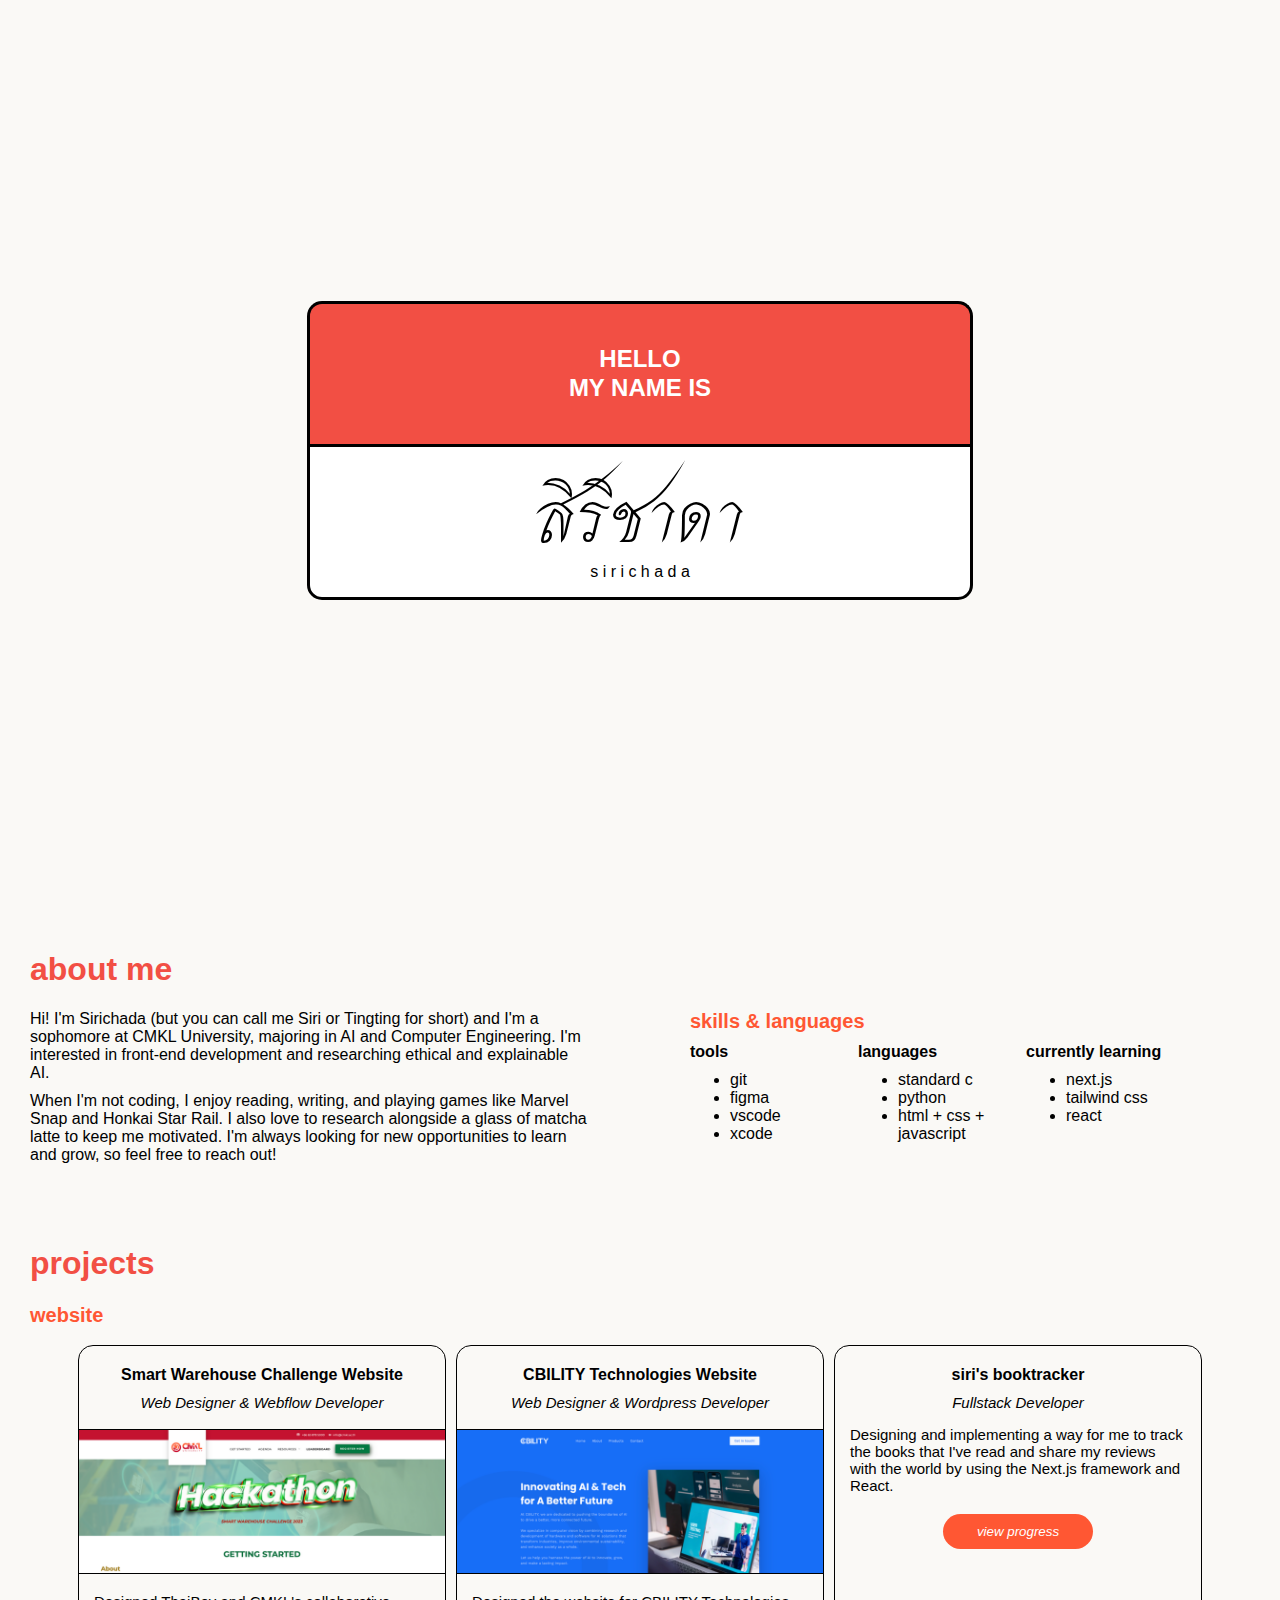
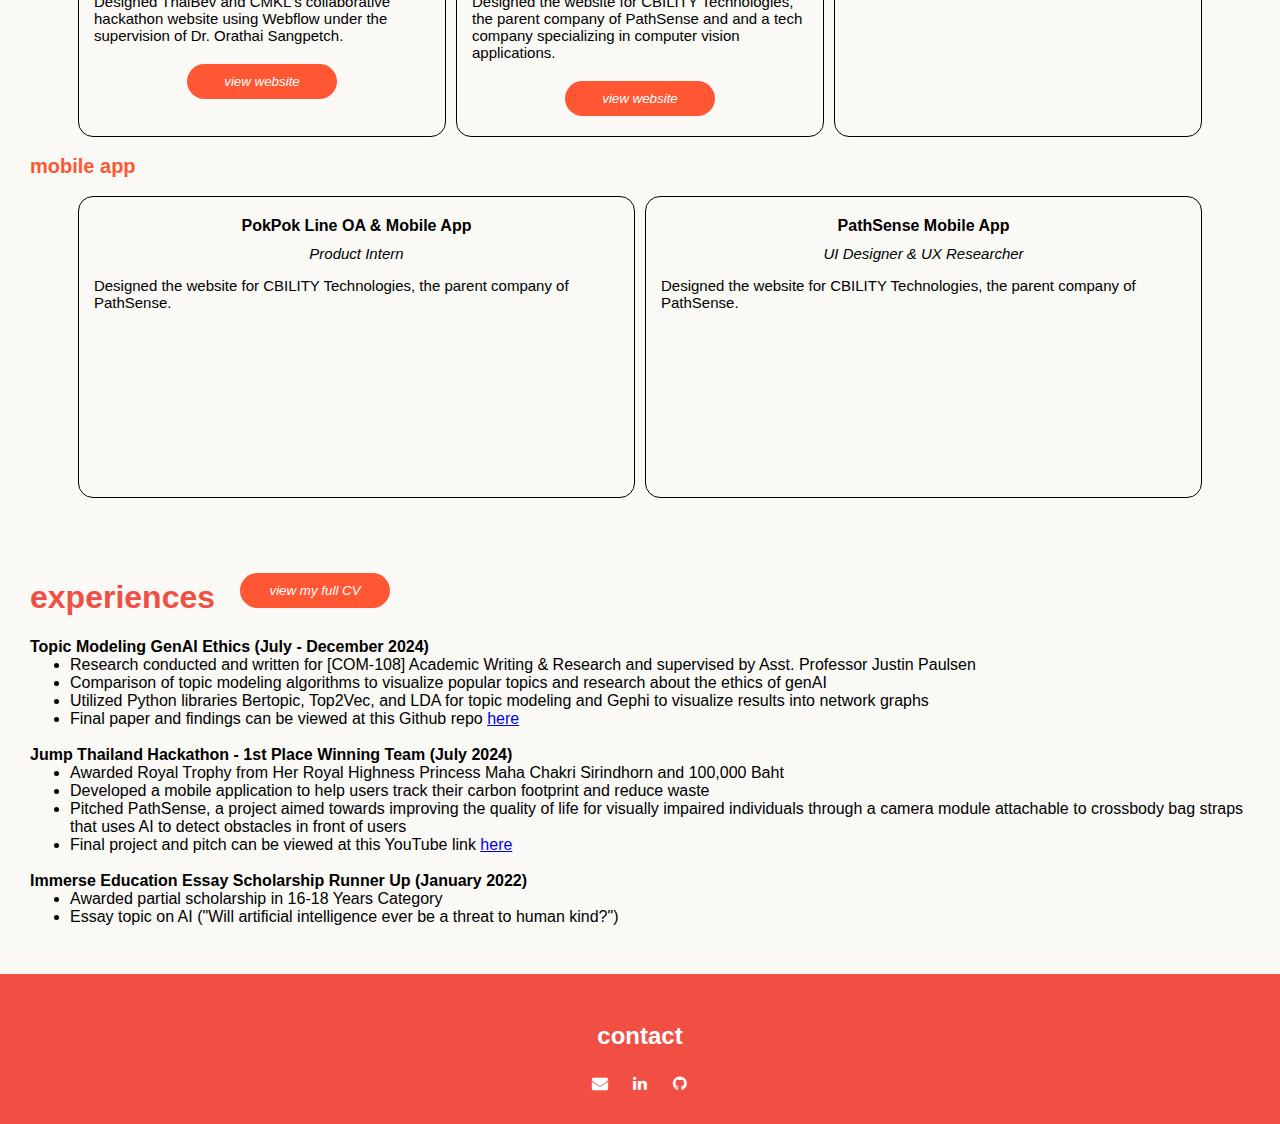
==== index.html @ ff491a12 "update image location (into folder)" ====
<!DOCTYPE html>
<html lang="en">

<head>
  <meta charset="UTF-8">
  <meta name="viewport" content="width=device-width, initial-scale=1">
  <title>sirichada</title>
  <link rel="icon" type="image/png" href="images/favicon.png">
  <link rel="stylesheet" href="style.css">
  <body style="font-family: sans-serif;">
  <body style="background-color:rgb(250, 249, 246);">
  
  <!-- Google Fonts -->
  <link rel="preconnect" href="https://fonts.googleapis.com">
  <link rel="preconnect" href="https://fonts.gstatic.com" crossorigin>
  <link href="https://fonts.googleapis.com/css2?family=Kanit:ital,wght@0,100;0,200;0,300;0,400;0,500;0,600;0,700;0,800;0,900&family=Srisakdi:wght@400;700&display=swap" rel="stylesheet">

  <!-- Add icon library -->
  <link rel="stylesheet" href="https://cdnjs.cloudflare.com/ajax/libs/font-awesome/4.7.0/css/font-awesome.min.css">
</head>

<body>

  <!-- Navigation bar -->
  <header id="header">
    <a class="logo" href="/"><img src="images/icon.png" alt="logo" style="width: 100px;"> </a>
    <nav>
        <ul class="nav__links">
            <li><a href="#about">about</a></li>
            <li><a href="#projects">projects</a></li>
            <li><a href="#experiences">experiences</a></li>
        </ul>
    </nav>
    <a class="cta" href="#contact">contact</a>
  </header>

  <!-- Navigation bar scroll animation -->
  <script>
    let lastScrollY = window.scrollY;
  
    window.addEventListener("scroll", () => {
      const header = document.querySelector("header");
      if (window.scrollY < lastScrollY) {
        // Scrolling up
        header.classList.remove("show");
      } else {
        // Scrolling down
        header.classList.add("show");
      }
      lastScrollY = window.scrollY;
    });
  </script>

  <!-- Cover -->
  <div class="cover">
    <div class="cover-top">
      <p style="font-size: x-large;"><b>HELLO</b></p>
      <p style="font-size: x-large;"><b>MY NAME IS</b></p>
    </div>
    <div class="cover-bottom">
      <p style="font-family: Srisakdi; font-size: 80px;">สิริชาดา</p>
      <p>s i r i c h a d a</p>
    </div>
  </div>

  <!-- About me section -->
  <section id="about">
    <h1>about me</h1>
    <div class="row">
      <div class="column"> 
        <p>Hi! I'm Sirichada (but you can call me Siri or Tingting for short) and I'm a sophomore
          at CMKL University, majoring in AI and Computer Engineering. I'm interested in front-end development
          and researching ethical and explainable AI. </p>
        <p>When I'm not coding, I enjoy reading, writing, and playing games like Marvel Snap and Honkai Star Rail.
           I also love to research alongside a glass of matcha latte to keep me motivated.
           I'm always looking for new opportunities to learn and grow, so feel free to reach out!</p>
      </div>
      <div class="column">
        <h2>skills & languages</h2>
        <div class="row" style="gap: 0;">
          <div class="column" style="width: 30%;">
            <p><b>tools</b></p>
            <ul>
              <li>git</li>
              <li>figma</li>
              <li>vscode</li>
              <li>xcode</li>
            </ul>
          </div>
          <div class="column" style="width: 30%;">
          <p><b>languages</b></p>
            <ul>
              <li>standard c</li>
              <li>python</li>
              <li>html + css + javascript</li>
            </ul>
          </div>
          <div class="column" style="width: 30%;">
            <p><b>currently learning</b></p>
              <ul>
                <li>next.js</li>
                <li>tailwind css</li>
                <li>react</li>
              </ul>
            </div>
        </div>
      </div>
    </div>
  </section>

    <!-- Projects section -->
    <section id="projects">
      <h1>projects</h1>
      <h2>website</h2>
      <br>
      <div class="row" style="justify-content: center;">
        <div class="gallery"> 
          <h3>Smart Warehouse Challenge Website</h3>
          <p style="text-align: center; padding: 0;"><i>Web Designer & Webflow Developer</i></p>
          <image> 
            <img src="images/hackathon web.png" alt="Smart Warehouse Challenge 2023 Website">
          </image>
          <p>Designed ThaiBev and CMKL's collaborative hackathon website using Webflow under the supervision of Dr. Orathai Sangpetch.</p>
          <a href="https://cmkl-hackathon-2023.webflow.io/" target="_blank" alt="redirect to Smart Warehouse Challenge 2023 Website">
            <button class="button"><span><em>view website </em></span></button></a>
        </div>
  
        <div class="gallery"> 
          <h3>CBILITY Technologies Website</h3>
          <p style="text-align: center; padding: 0;"><i>Web Designer & Wordpress Developer</i></p>
          <image> 
            <img src="images/cbility web.png" alt="CBILITY Technologies Website">
          </image>
          <p>Designed the website for CBILITY Technologies, the parent company of PathSense and and a tech company specializing in computer vision applications.</p>
          <a href="https://cbility.com/" target="_blank" alt="redirect to CBILITY Technologies website">
            <button class="button"><span><em>view website </em></span></button></a>
        </div>

        <div class="gallery"> 
          <h3>siri's booktracker</h3>
          <p style="text-align: center; padding: 0;"><i>Fullstack Developer</i></p>
          <p>Designing and implementing a way for me to track the books that I've read and share my reviews with the world by using the Next.js framework and React.</p>
          <a href="https://github.com/sirichada/book-tracker" target="_blank" alt="redirect to booktracker github repo">
            <button class="button"><span><em>view progress </em></span></button></a>
        </div>
      </div>
      <br>
      <h2>mobile app</h2>
      <br>
      <div class="row" style="justify-content: center;">
        <div class="gallery" style="width: 45.5%"> 
          <h3>PokPok Line OA & Mobile App</h3>
          <p style="text-align: center; padding: 0;"><i>Product Intern</i></p>
          <p>Designed the website for CBILITY Technologies, the parent company of PathSense.</p>
        </div>

        <div class="gallery" style="width: 45.5%"> 
          <h3>PathSense Mobile App</h3>
          <p style="text-align: center; padding: 0;"><i>UI Designer & UX Researcher</i></p>
          <p>Designed the website for CBILITY Technologies, the parent company of PathSense.</p>
        </div>
      </div>
    </section>

  <!-- Experierences section -->
  <section id="experiences">
    <div class="row">
      <h1>experiences</h1> 
  <a href="https://docs.google.com/document/d/1sYyI3VswtM_Sus76bfizIPsqDuyFdx79_mMtLuWWiYI/edit?usp=sharing" target="_blank" alt="redirect to cv google docs">
    <button class="button" style="vertical-align:middle"><span><em>view my full CV </em></span></button>
  </a>
    </div>
    <p><b>Topic Modeling GenAI Ethics (July - December 2024)</b></p>
    <ul>
      <li> Research conducted and written for [COM-108]	Academic Writing & Research and supervised by Asst. Professor Justin Paulsen</li>
      <li> Comparison of topic modeling algorithms to visualize popular topics and research about the ethics of genAI</li>
      <li> Utilized Python libraries Bertopic, Top2Vec, and LDA for topic modeling and Gephi to visualize results into network graphs</li>
      <li> Final paper and findings can be viewed at this Github repo <a href="https://github.com/sirichada/GenAI-Topic-Modeling" target="_blank">here</a></li>
    </ul>
    <br>
    <p><b>Jump Thailand Hackathon - 1st Place Winning Team (July 2024)</b></p>
    <ul>
      <li> Awarded Royal Trophy from Her Royal Highness Princess Maha Chakri Sirindhorn and 100,000 Baht</li>
      <li> Developed a mobile application to help users track their carbon footprint and reduce waste</li>
      <li> Pitched PathSense, a project aimed towards improving the quality of life for visually impaired individuals through a camera module attachable to crossbody bag straps that uses AI to detect obstacles in front of users</li>
      <li> Final project and pitch can be viewed at this YouTube link <a href="https://youtu.be/f3MLQjYLC_I?feature=shared" target="_blank">here</a></li>
    </ul>
    <br>
    <p><b>Immerse Education Essay Scholarship Runner Up (January 2022)</b></p>
    <ul>
      <li> Awarded partial scholarship in 16-18 Years Category</li>
      <li> Essay topic on AI ("Will artificial intelligence ever be a threat to human kind?")</li>
    </ul>

    <!-- add data sci internship experience? -->
    
  </section>

  <!-- Back to top button -->
<button onclick="topFunction()" id="top-button" title="Go to top"><i class="arrow up"></i></button>

<!-- Back to top animation scroll -->
<script>
    // Get the button
    let mybutton = document.getElementById("top-button");
    
    // When the user scrolls down 20px from the top of the document, show the button
    window.onscroll = function() {scrollFunction()};
    
    function scrollFunction() 
    {
      if (document.body.scrollTop > 50 || document.documentElement.scrollTop > 50) 
      {
        mybutton.style.display = "block";
      } else 
      {
        mybutton.style.display = "none";
      }
    }
    
    // When the user clicks on the button, scroll to the top of the document
    function topFunction() 
    {
      document.body.scrollTop = 0;
      document.documentElement.scrollTop = 0;
    }
    </script>

<br>
</body>

<footer style=>
    <h2 style="text-align: center;">contact</h2>
    <div class="row">
      <a href="mailto:swattan@cmkl.ac.th" target="_blank" class="fa fa-envelope"></a>
      <a href="https://www.linkedin.com/in/sirichada-tingting-w-916518260/" target="_blank" class="fa fa-linkedin"></a>
      <a href="https://github.com/sirichada" target="_blank" class="fa fa-github"></a>
    </div>
</footer>

</html>
---- style.css ----
:root{
  --red: rgb(242, 79, 68);
  --offwhite: rgb(250, 249, 246);
  --orange: rgb(255, 87, 51);
}

body {
  background: var(--offwhite);
  margin: 0;
  padding: 0;
}

/* header (navbar) style */
header
{
  position: fixed;
  width: 100%;
  top: 0;
  left: 0;
  display: flex;
  justify-content: space-between;
  align-items: center;
  padding: 20px;
  background: #24252a;
  transition: transform 0.3s ease-in-out;
  transform: translateY(-100%);
  box-sizing: border-box;
  z-index: 10000;
}

header.show {
  transform: translateY(0);
}

.logo {
  cursor: pointer;
}

.nav__links a,
.cta,
.overlay__content a {
  font-weight: bold;
  color: #edf0f1;
  text-decoration: none;
}

.nav__links {
  list-style: none;
  display: flex;
  flex-grow: 1;
  justify-content: center;
}

.nav__links li {
  padding: 0px 20px;
  transition: transform 0.3s ease-in-out;
}

.nav__links li a {
  transition: color 0.3s ease 0s;
}

.nav__links li a:hover {
  color: var(--red);
}

.cta {
  padding: 9px 25px;
  background: var(--red);
  border: none;
  border-radius: 50px;
  cursor: pointer;
  transition: color 0.3s ease;
}

.cta:hover {
  background: white;
  color: var(--red);
}

/* cover ("hello my name is") style */
.cover {
    display: flex;
    background: rgb(250, 249, 246);
    flex-direction: column; /* Stacks items vertically */
    align-items: center; /* Centers horizontally */
    justify-content: center; /* Centers vertically */
    height: 100vh; /* Full viewport height */
  }
  
  .cover-top {
    height: 120px;
    width: 50%;
    padding: 10px;
    border-style: solid;
    border-color: black;
    border-bottom: none;
    border-top-right-radius: 15px;
    border-top-left-radius: 15px;
    background: var(--red);
    color: white;
    text-align: center;
    display: flex; 
    flex-direction: column; 
    justify-content: center; 
    gap: 5px; 
  }
  
  .cover-top p {
    margin: 0; 
    line-height: 1; 
  }
  
  .cover-bottom {
    height: 120px;
    width: 50%;
    padding: 10px;
    padding-top: 20px;
    border-style: solid;
    border-color: black;
    background: white;
    border-bottom-right-radius: 15px;
    border-bottom-left-radius: 15px;
    color: black;
    text-align: center;
    display: flex;
    flex-direction: column; 
    justify-content: center; 
    align-items: center; 
    gap: 10px; 
  }
  
  .cover-bottom p {
    margin: 0; 
    line-height: 1; 
  }

  /* default section style (about, experiences, etc) */
  section {
    background: rgb(250, 249, 246);
    color: black;
    padding: 30px;
    margin: 0;
  }

  section h1 {
    margin: 0.5;
    color: var(--red);
  }

  section h2 {
    margin: 0;
    font-size: 20px;
    color: var(--orange);
  }

  section p {
    margin: 0;
  }

  section ul {
    margin: 0;
  }

  /* back to top button when scrolling */
  #top-button {
    display: none;
    position: fixed;
    height: 50px;
    width: 50px;
    bottom: 50px;
    right: 50px;
    z-index: 99;
    font-size: 18px;
    border: none;
    outline: none;
    background: var(--red);
    color: white;
    cursor: pointer;
    border-radius: 50%;
    transition: transform 0.3s ease-in-out;
  }

  #top-button:hover {
    border-style: solid;
    border-color:var(--red);
    background: white;
    border-width: 3px;
  }

  #top-button:hover .arrow {
    border-color: var(--red);
  }

  .arrow {
    border: solid white;
    border-width: 0 3px 3px 0;
    display: inline-block;
    padding: 3px;
  }

  .up {
    transform: rotate(-135deg);
    -webkit-transform: rotate(-135deg);
  }

  /* footer (contact) style */
  footer {
    background: var(--red);
    color: white;
    height: 150px;
    width: 100vw; /* Use viewport width instead of 100% */
    text-align: center;
    display: flex;
    flex-direction: column;
    justify-content: center;
    align-items: center;
    box-sizing: border-box;
    margin: 0; /* Remove any margin */
    padding: 0;
    position: relative; /* Add position relative */
    left: 50%; /* Move element right by 50% */
    right: 50%; /* Move element right by 50% */
    margin-left: -50vw; /* Pull element back left */
    margin-right: -50vw; /* Pull element back right */
}

  .fa {
    display: flex;
    justify-content: center;
    align-items: center;
    padding-top: 5px;
    height: 20px; 
    width: 30px;
    background: var(--red);
    border-radius: 25%;
    color: white;
    text-align: center;
    text-decoration: none;
  }  

.fa:hover {
  background: white;
  border-width: 3px;
  color: var(--red);
}

/* general layout style */
.row {
  display: flex;
  flex-direction: row;
  gap: 10px;
}

.column {
  display: flex;
  flex-direction: column;
  gap: 10px;
  width: 50%;
}

#about .row {
  gap: 100px;
}

.button {
  display: inline-block;
  border-radius: 50px;
  background-color: var(--orange);
  border: none;
  color: #FFFFFF;
  text-align: center;
  width: 150px;
  transition: all 0.5s;
  cursor: pointer;
  margin: 15px;
  padding: 10px;
}

.button span {
  cursor: pointer;
  display: inline-block;
  position: relative;
  transition: 0.5s;
}

.button span:after {
  content: '\00bb';
  position: absolute;
  opacity: 0;
  top: 0;
  right: -20px;
  transition: 0.5s;
}

.button:hover span {
  padding-right: 25px;
}

.button:hover span:after {
  opacity: 1;
  right: 0;
}

.gallery
{
  border-style: solid;
  border-color: black;
  border-width: 1px;
  border-radius: 15px;
  width: 30%;
  min-height: 300px;
  text-align: center;
  justify-content: center;
  justify-items: center;
}

.gallery h3
{
  margin: 0;
  padding: 10px;
  padding-top: 20px;
  font-size: medium;
}

.gallery p
{
  text-align: left;
  margin: 0;
  padding: 15px;
  padding-bottom: 20px;
  font-size: 15px;
}

.gallery .button
{
  margin: 0;
  position: relative;
  bottom: 0;
  margin-bottom: 20px;
}

.gallery img
{
  max-height:100%; 
  max-width:100%;
  display: inline-block;
  object-fit: contain;
  border-bottom: 1px solid black;
  border-top: 1px solid black;
  padding-top: 0px;
  margin-top: 0px;
}
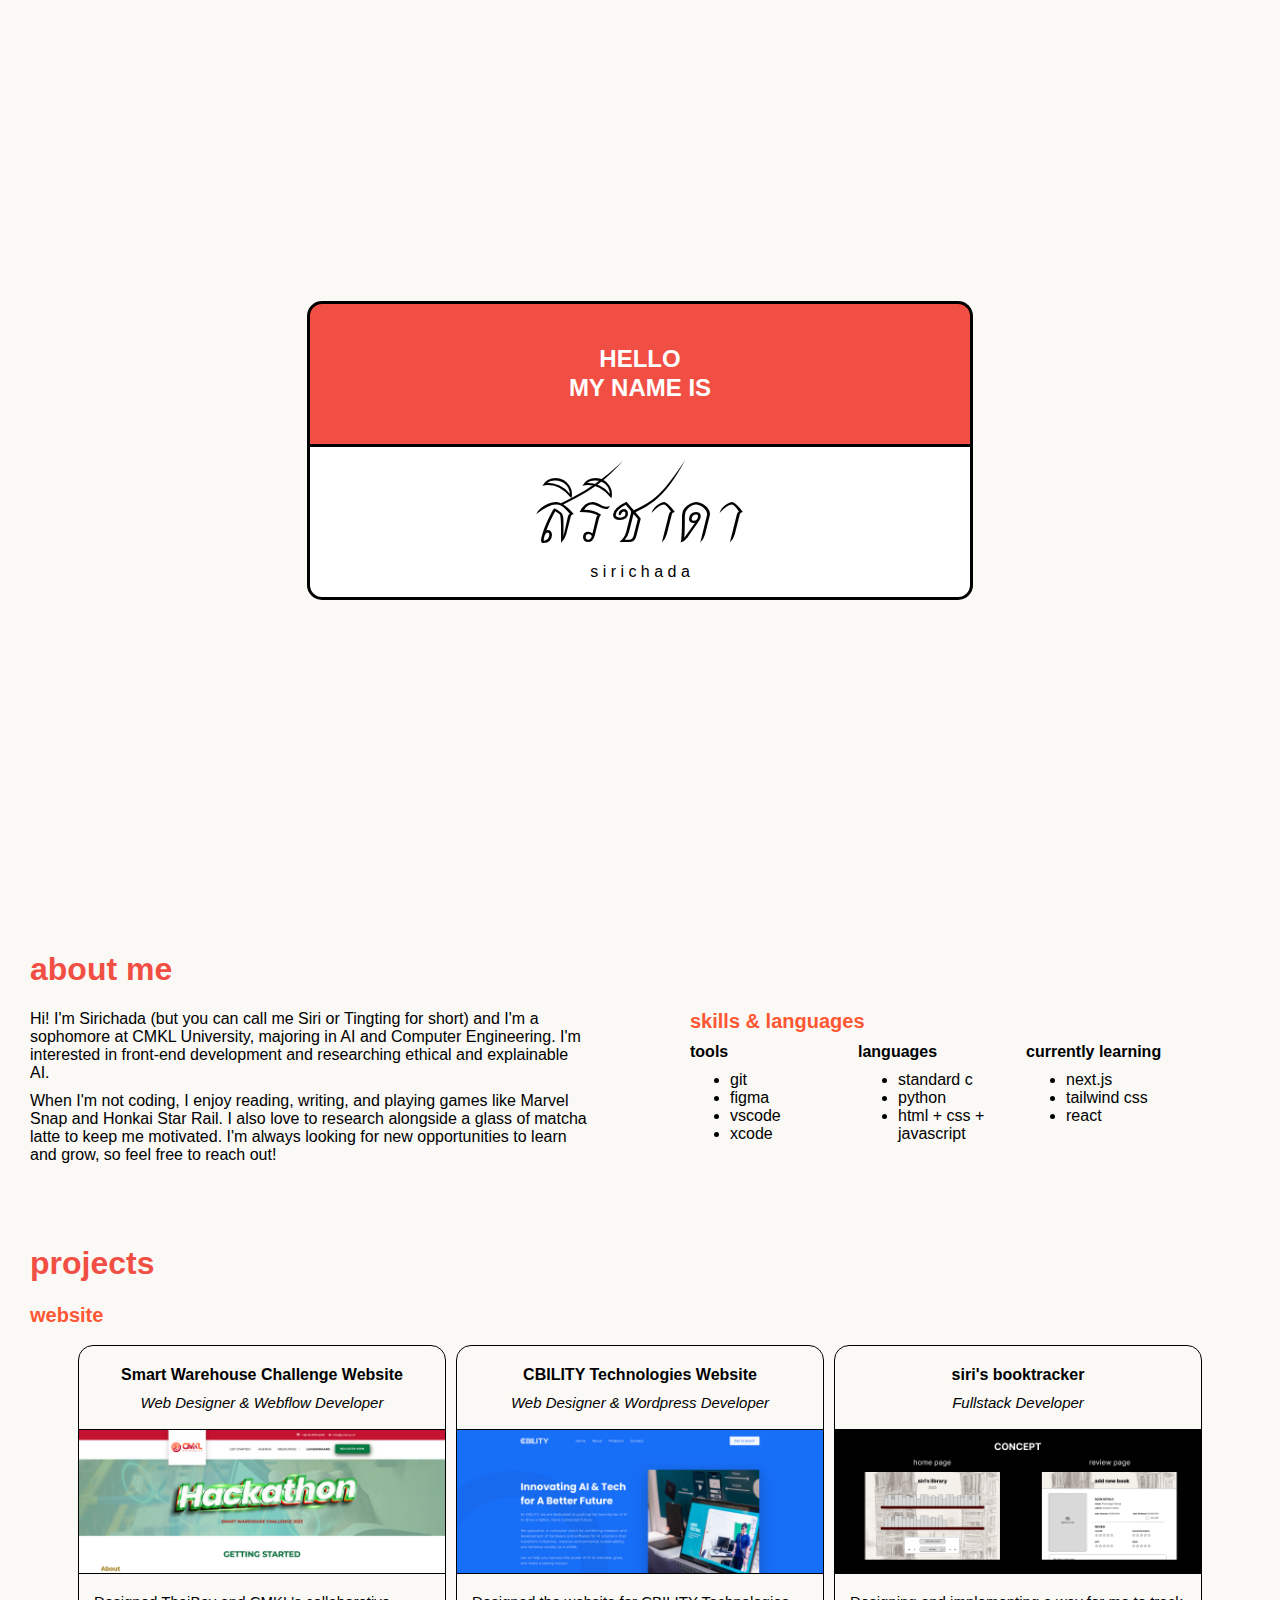
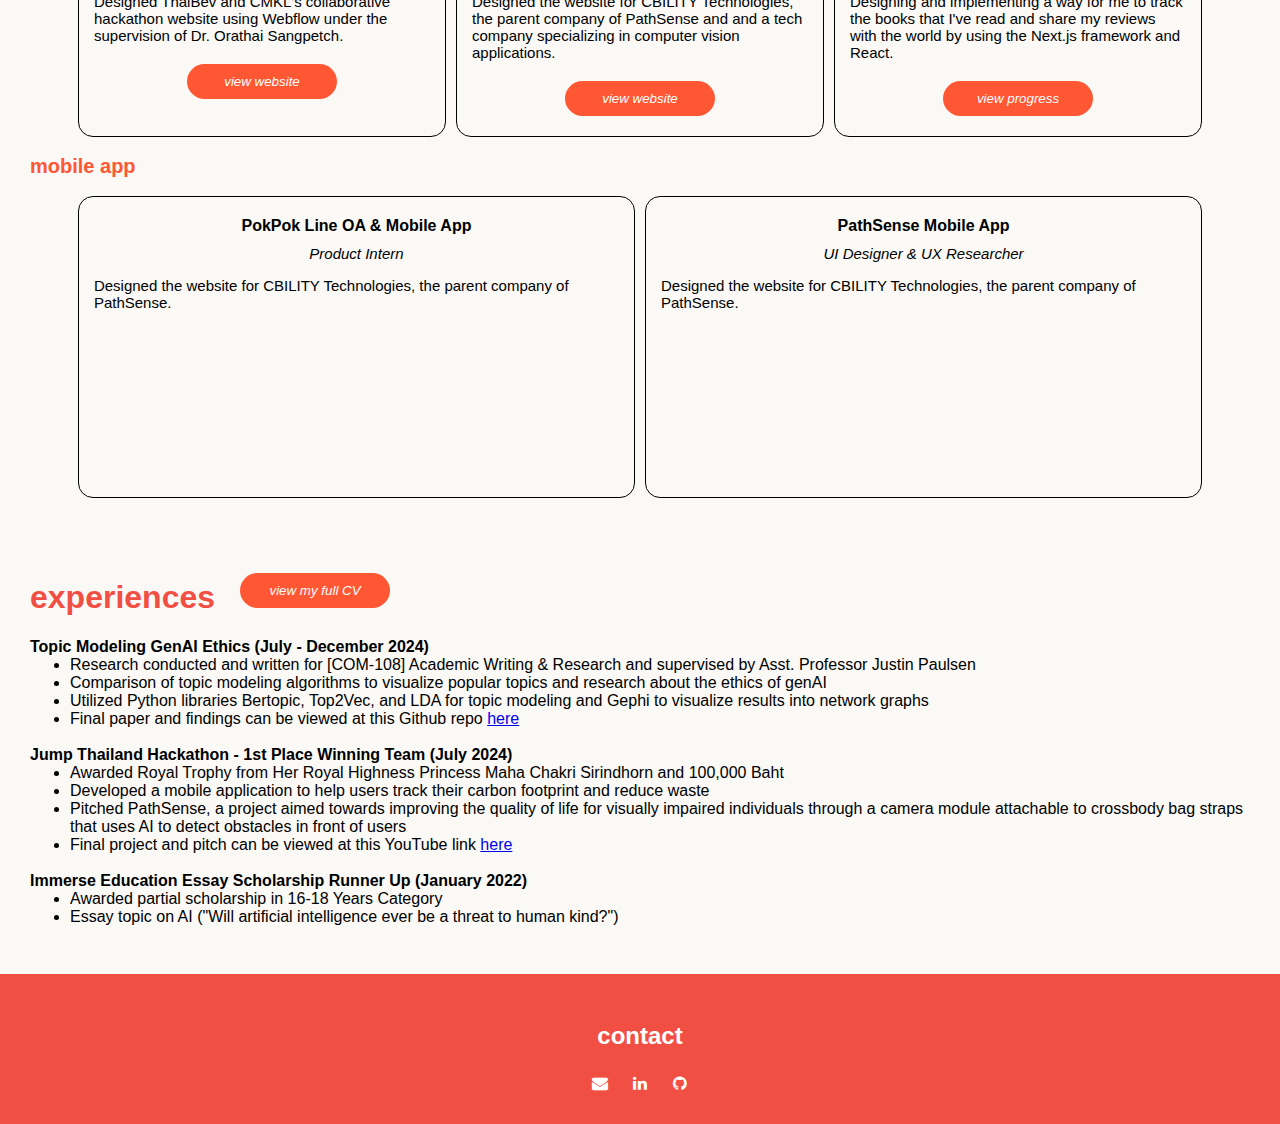
==== commit 578ab113: "added booktracker image" ====
--- a/index.html
+++ b/index.html
@@ -139,6 +139,9 @@
         <div class="gallery"> 
           <h3>siri's booktracker</h3>
           <p style="text-align: center; padding: 0;"><i>Fullstack Developer</i></p>
+          <image> 
+            <img src="images/booktracker web.png" alt="concept design for booktracker Website">
+          </image>
           <p>Designing and implementing a way for me to track the books that I've read and share my reviews with the world by using the Next.js framework and React.</p>
           <a href="https://github.com/sirichada/book-tracker" target="_blank" alt="redirect to booktracker github repo">
             <button class="button"><span><em>view progress </em></span></button></a>
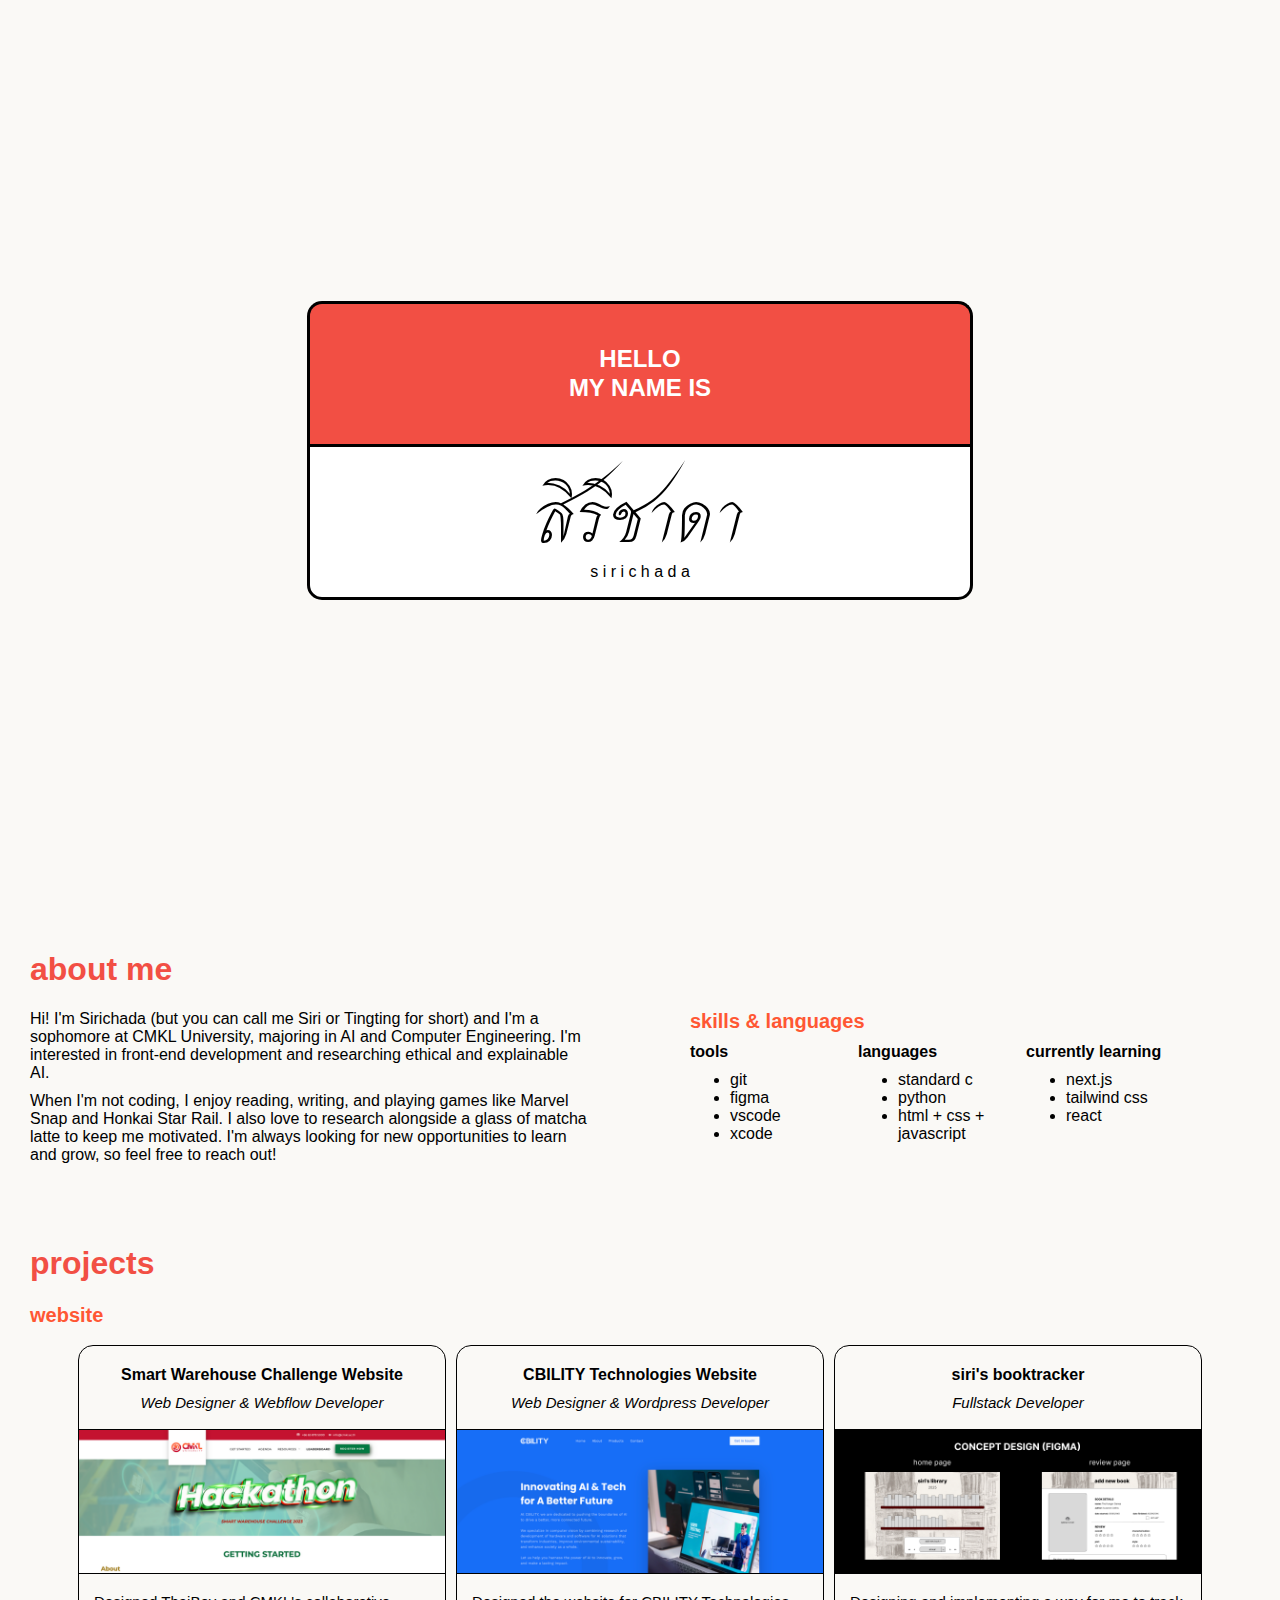
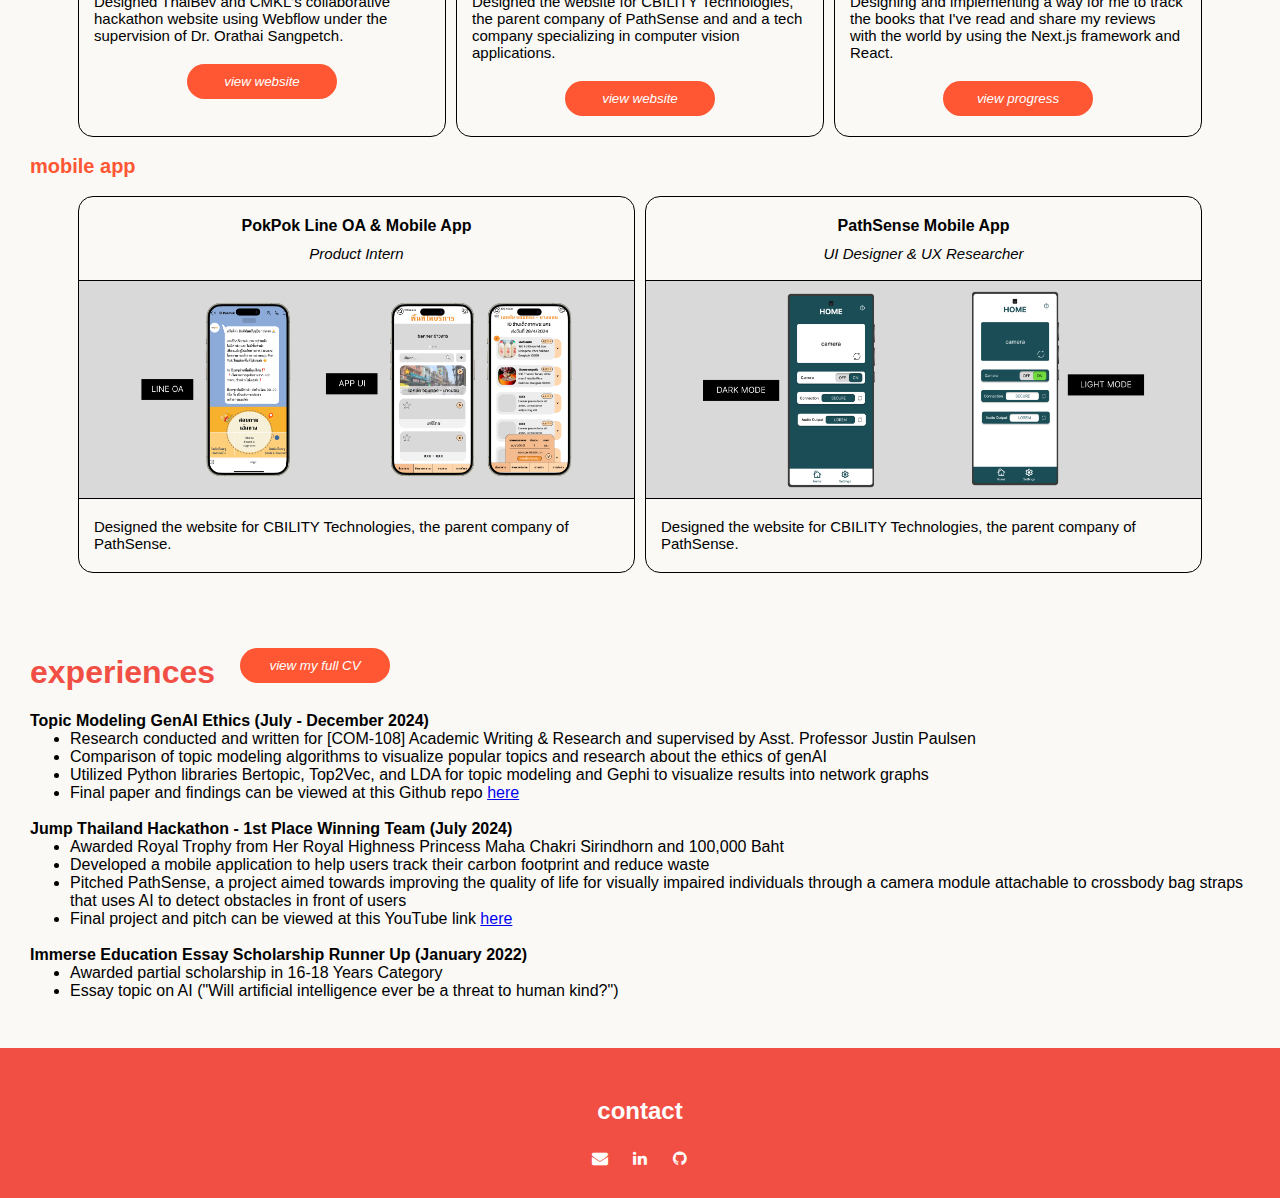
==== commit 15073c8a: "added pictures for ui projects" ====
--- a/index.html
+++ b/index.html
@@ -154,12 +154,18 @@
         <div class="gallery" style="width: 45.5%"> 
           <h3>PokPok Line OA & Mobile App</h3>
           <p style="text-align: center; padding: 0;"><i>Product Intern</i></p>
+          <image> 
+            <img src="images/pokpok app.png" alt="UI design for PokPok Line OA and Mobile App">
+          </image>
           <p>Designed the website for CBILITY Technologies, the parent company of PathSense.</p>
         </div>
 
         <div class="gallery" style="width: 45.5%"> 
           <h3>PathSense Mobile App</h3>
           <p style="text-align: center; padding: 0;"><i>UI Designer & UX Researcher</i></p>
+          <image> 
+            <img src="images/pathsense app.png" alt="UI design for PathSense app home page in dark mode (left) and light mode (right)">
+          </image>
           <p>Designed the website for CBILITY Technologies, the parent company of PathSense.</p>
         </div>
       </div>
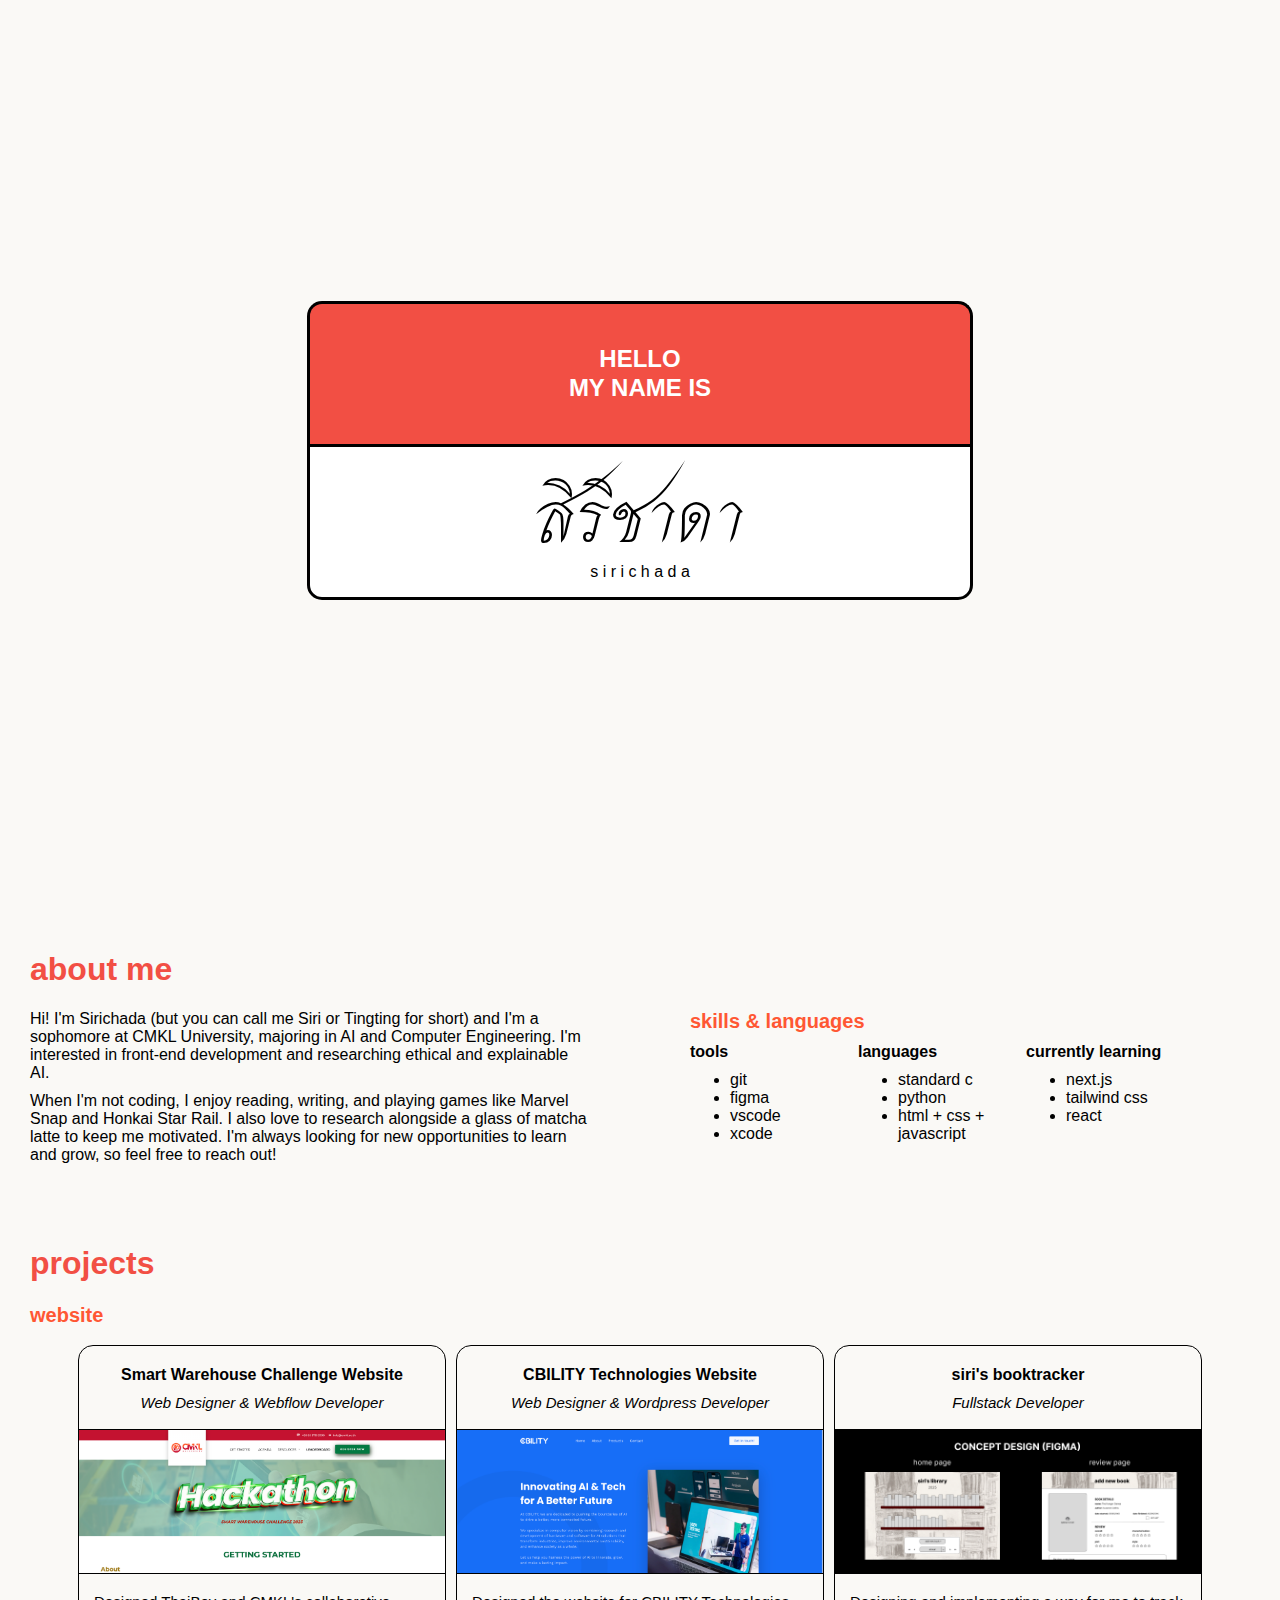
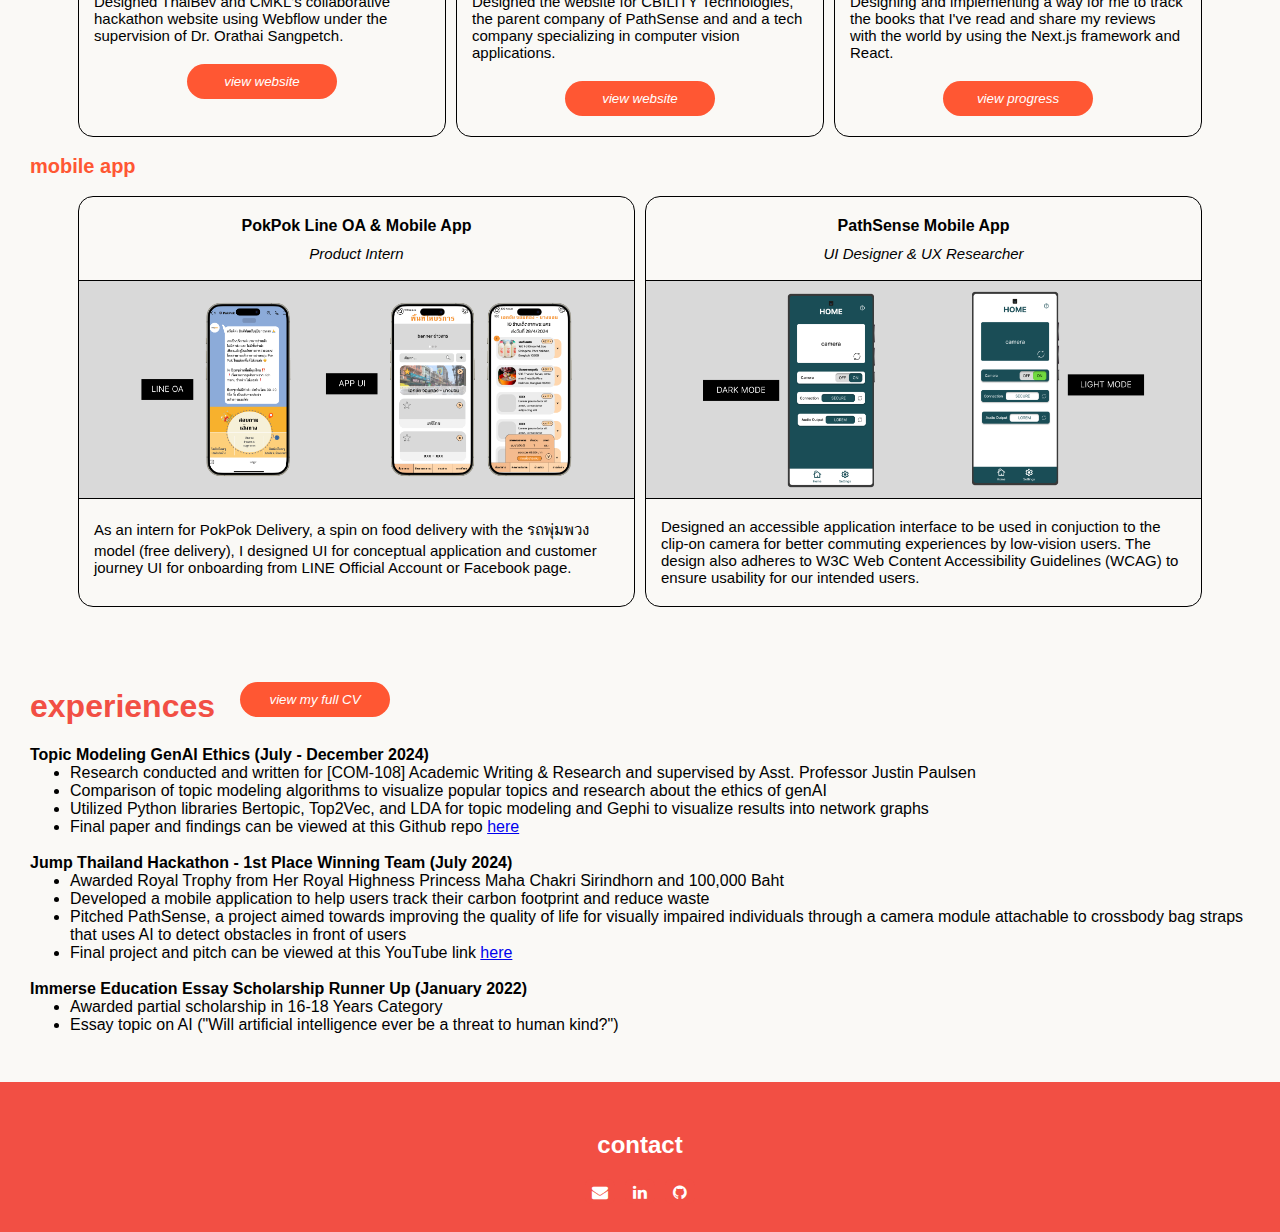
==== commit 830ae5b3: "updated application project text" ====
--- a/index.html
+++ b/index.html
@@ -157,7 +157,7 @@
           <image> 
             <img src="images/pokpok app.png" alt="UI design for PokPok Line OA and Mobile App">
           </image>
-          <p>Designed the website for CBILITY Technologies, the parent company of PathSense.</p>
+          <p>As an intern for PokPok Delivery, a spin on food delivery with the รถพุ่มพวง model (free delivery), I designed UI for conceptual application and customer journey UI for onboarding from LINE Official Account or Facebook page.</p>
         </div>
 
         <div class="gallery" style="width: 45.5%"> 
@@ -166,7 +166,8 @@
           <image> 
             <img src="images/pathsense app.png" alt="UI design for PathSense app home page in dark mode (left) and light mode (right)">
           </image>
-          <p>Designed the website for CBILITY Technologies, the parent company of PathSense.</p>
+          <p>Designed an accessible application interface to be used in conjuction to the clip-on camera for better commuting experiences by low-vision users. The design also adheres to W3C Web Content Accessibility Guidelines (WCAG) to ensure usability for our intended users.
+          </p>
         </div>
       </div>
     </section>
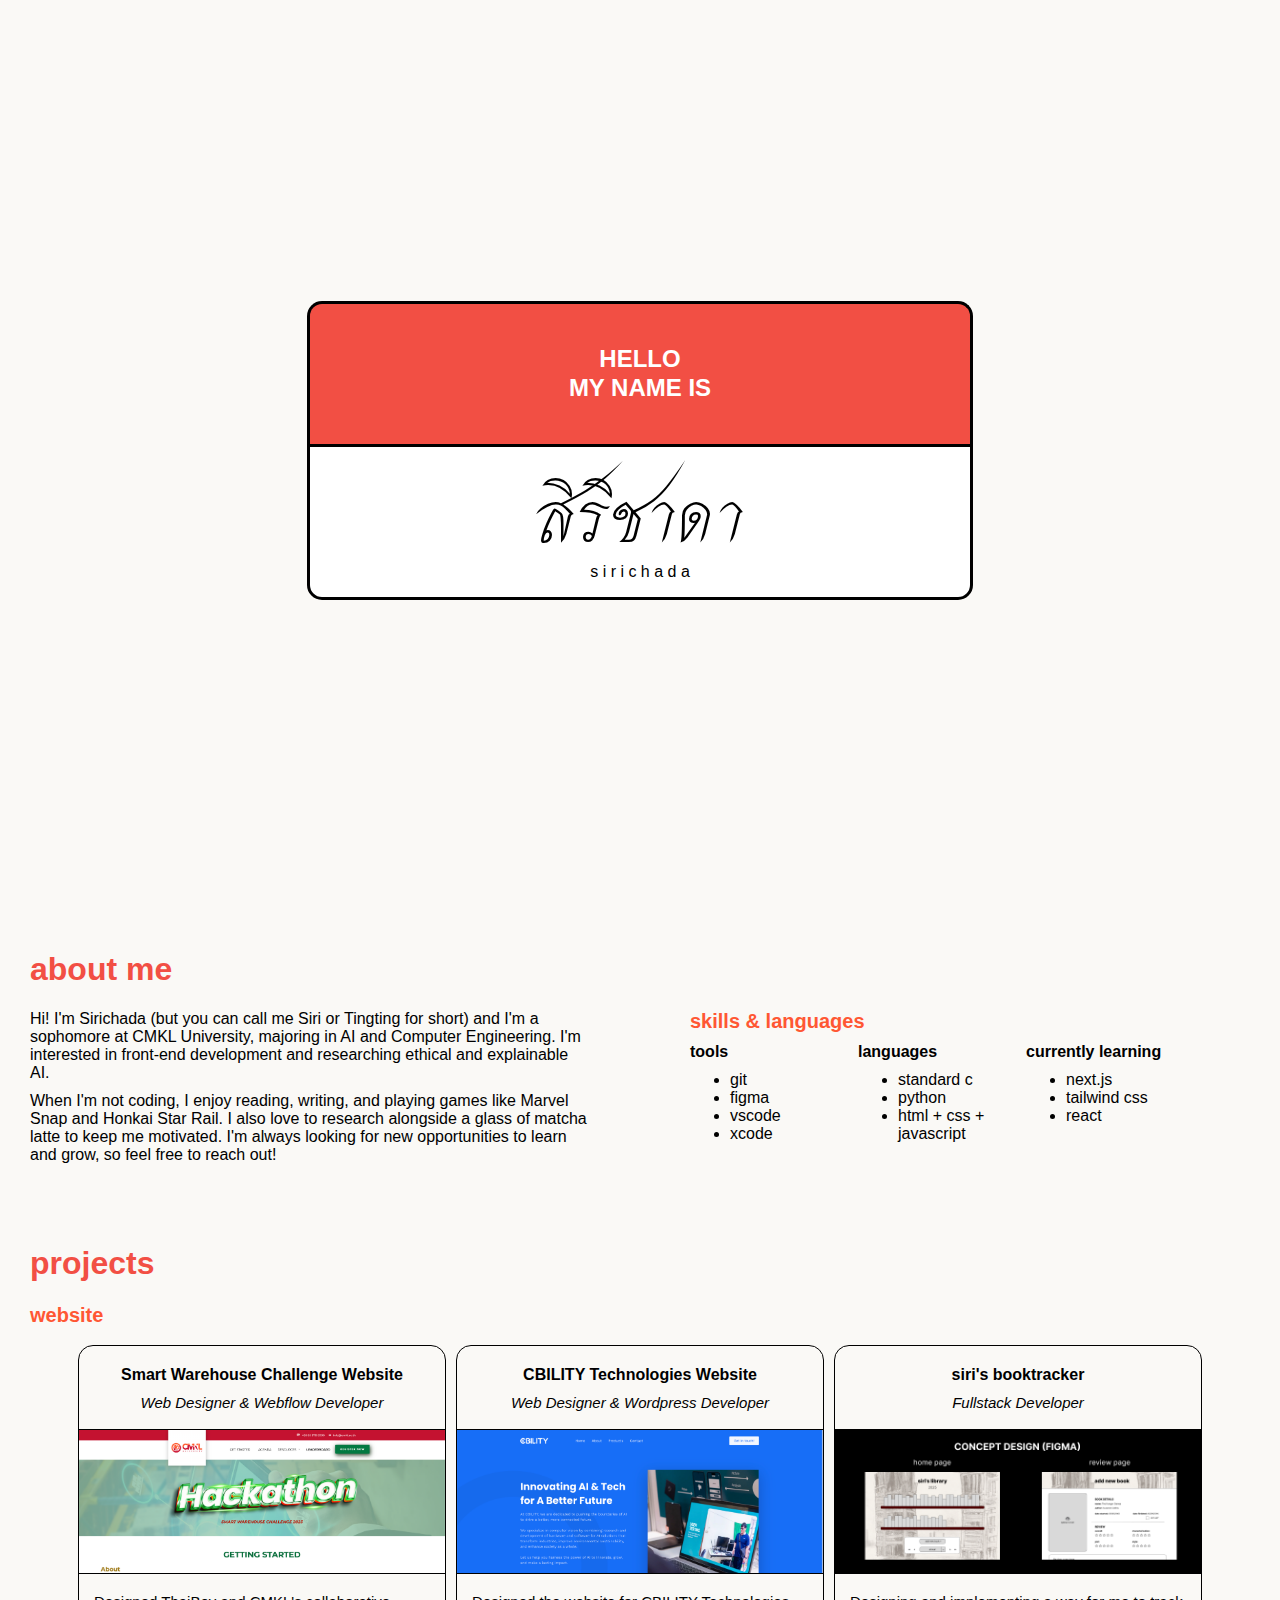
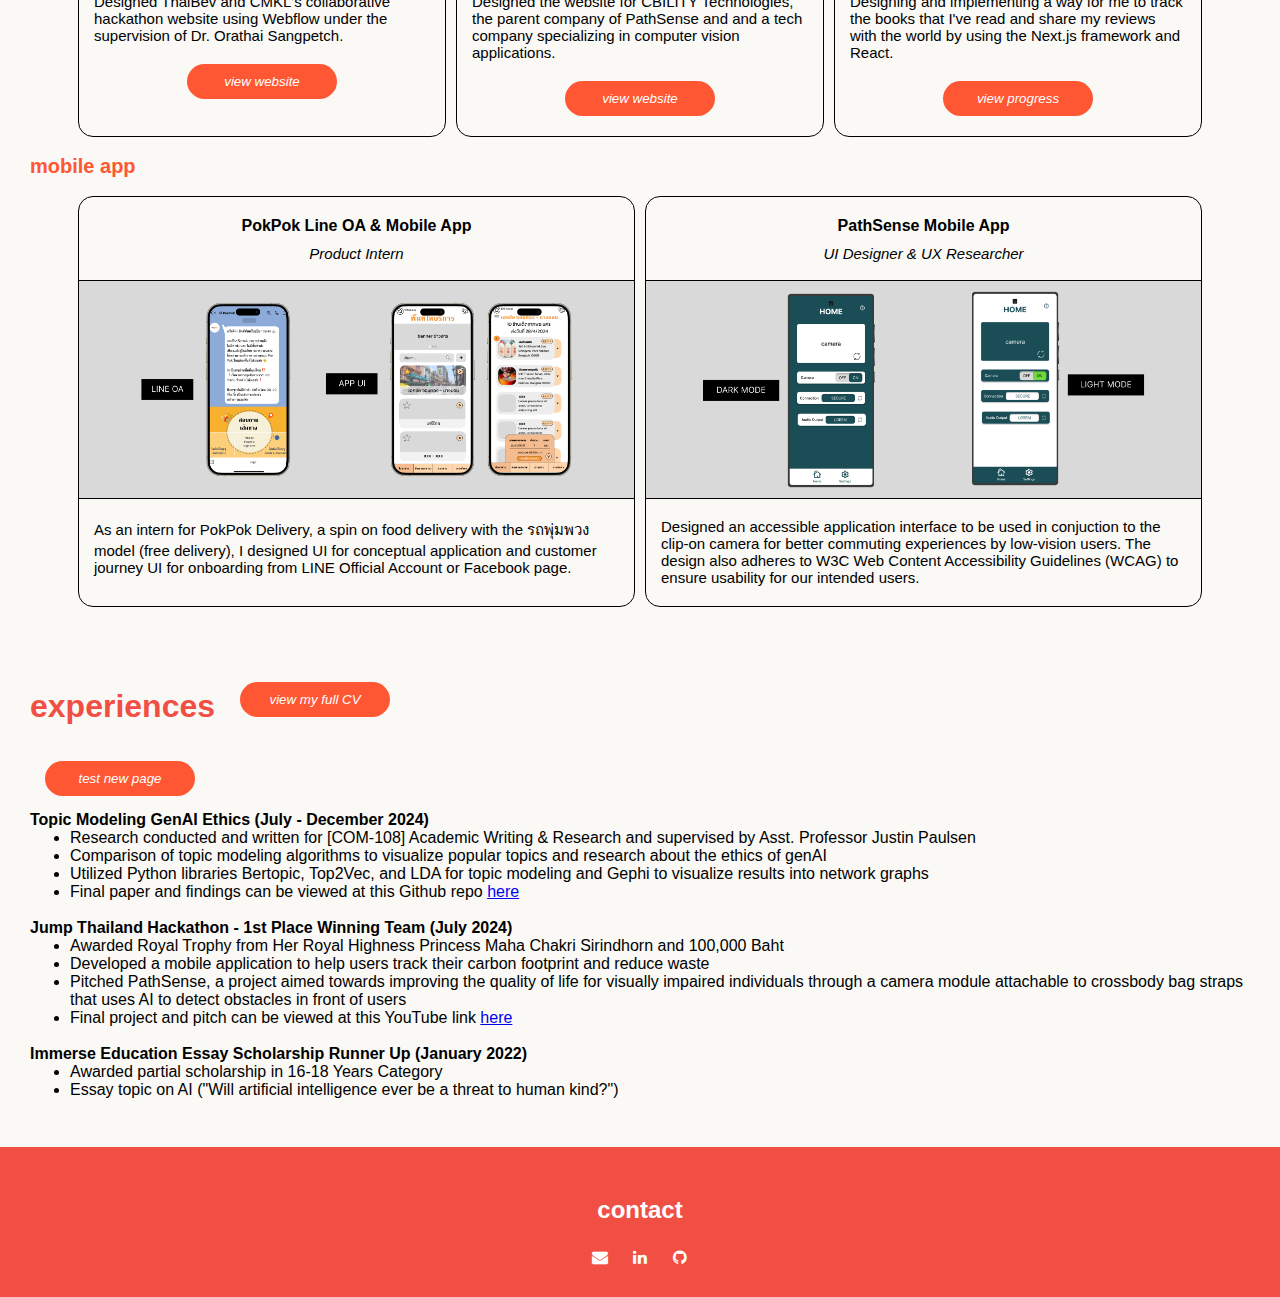
==== commit 357974c0: "create new page" ====
--- a/index.html
+++ b/index.html
@@ -180,6 +180,9 @@
     <button class="button" style="vertical-align:middle"><span><em>view my full CV </em></span></button>
   </a>
     </div>
+    <a href="extended.html" target="_blank" alt="redirect to linkedin">
+      <button class="button" style="vertical-align:middle"><span><em>test new page </em></span></button>
+    </a>
     <p><b>Topic Modeling GenAI Ethics (July - December 2024)</b></p>
     <ul>
       <li> Research conducted and written for [COM-108]	Academic Writing & Research and supervised by Asst. Professor Justin Paulsen</li>
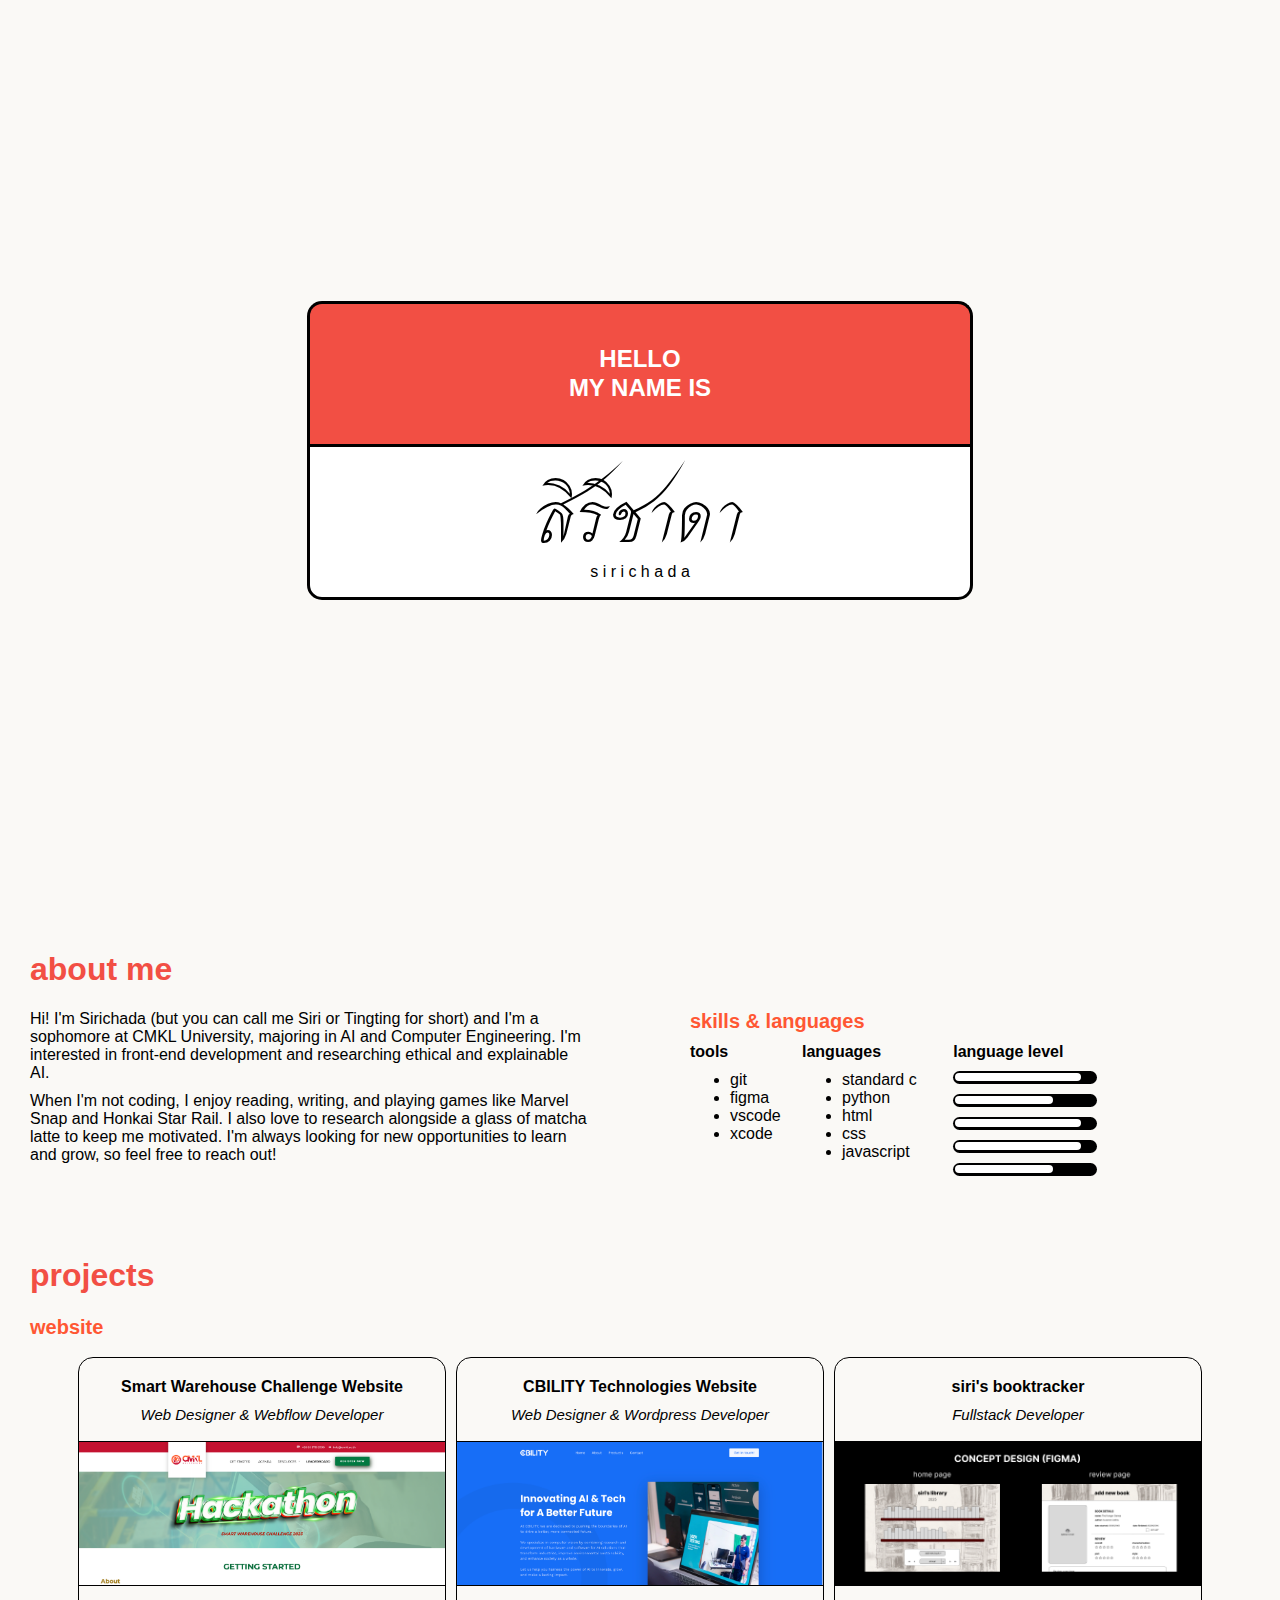
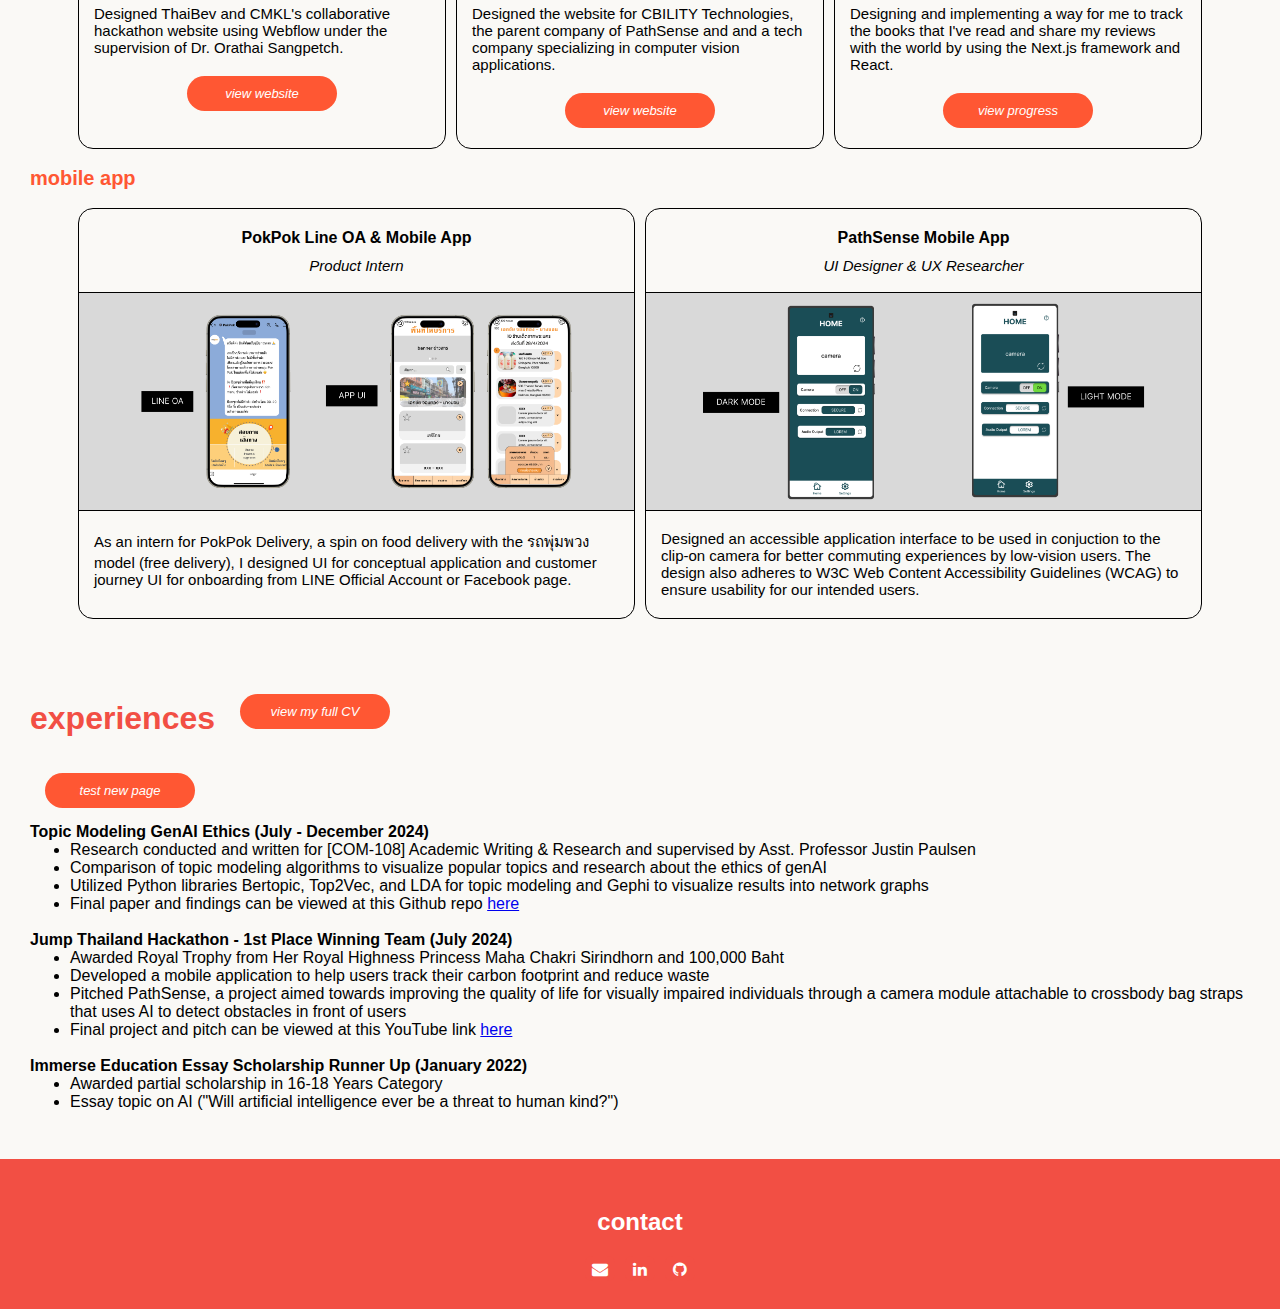
==== commit d3baa234: "added language level indicator" ====
--- a/index.html
+++ b/index.html
@@ -78,7 +78,7 @@
       <div class="column">
         <h2>skills & languages</h2>
         <div class="row" style="gap: 0;">
-          <div class="column" style="width: 30%;">
+          <div class="column" style="width: 20%;">
             <p><b>tools</b></p>
             <ul>
               <li>git</li>
@@ -87,22 +87,38 @@
               <li>xcode</li>
             </ul>
           </div>
-          <div class="column" style="width: 30%;">
+          <div class="column" style="width: 27%;">
           <p><b>languages</b></p>
             <ul>
               <li>standard c</li>
               <li>python</li>
-              <li>html + css + javascript</li>
+              <li>html</li>
+              <li>css</li>
+              <li>javascript</li>
             </ul>
           </div>
-          <div class="column" style="width: 30%;">
-            <p><b>currently learning</b></p>
-              <ul>
-                <li>next.js</li>
-                <li>tailwind css</li>
-                <li>react</li>
-              </ul>
-            </div>
+          <div class="column">
+            <p><b>language level</b></p>
+            <div id="progressbar">
+              <div> </div>
+            </div>
+
+            <div id="progressbar">
+              <div style="width:70%"> </div>
+            </div>
+            
+            <div id="progressbar">
+              <div> </div>
+            </div>
+
+            <div id="progressbar">
+              <div> </div>
+            </div>
+
+            <div id="progressbar">
+              <div style="width:70%"> </div>
+            </div>
+          </div>
         </div>
       </div>
     </div>
@@ -180,7 +196,7 @@
     <button class="button" style="vertical-align:middle"><span><em>view my full CV </em></span></button>
   </a>
     </div>
-    <a href="extended.html" target="_blank" alt="redirect to linkedin">
+    <a href="extended.html#thaibev" target="_blank" alt="redirect to linkedin">
       <button class="button" style="vertical-align:middle"><span><em>test new page </em></span></button>
     </a>
     <p><b>Topic Modeling GenAI Ethics (July - December 2024)</b></p>
--- a/style.css
+++ b/style.css
@@ -275,6 +275,7 @@
   cursor: pointer;
   margin: 15px;
   padding: 10px;
+  font-size: 13px;
 }
 
 .button span {
@@ -350,4 +351,24 @@
   border-top: 1px solid black;
   padding-top: 0px;
   margin-top: 0px;
+}
+
+#progressbar {
+  background-color: black;
+  border-radius: 13px;
+  /* (height of inner div) / 2 + padding */
+  padding: 2px;
+  display:inline-block;
+  width: 50%;
+  height: 9px;
+  align-items: center;
+  justify-content: center;
+  margin: 0;
+}
+
+#progressbar>div {
+  background-color: white;
+  width: 90%;
+  height: 8px;
+  border-radius: 10px;
 }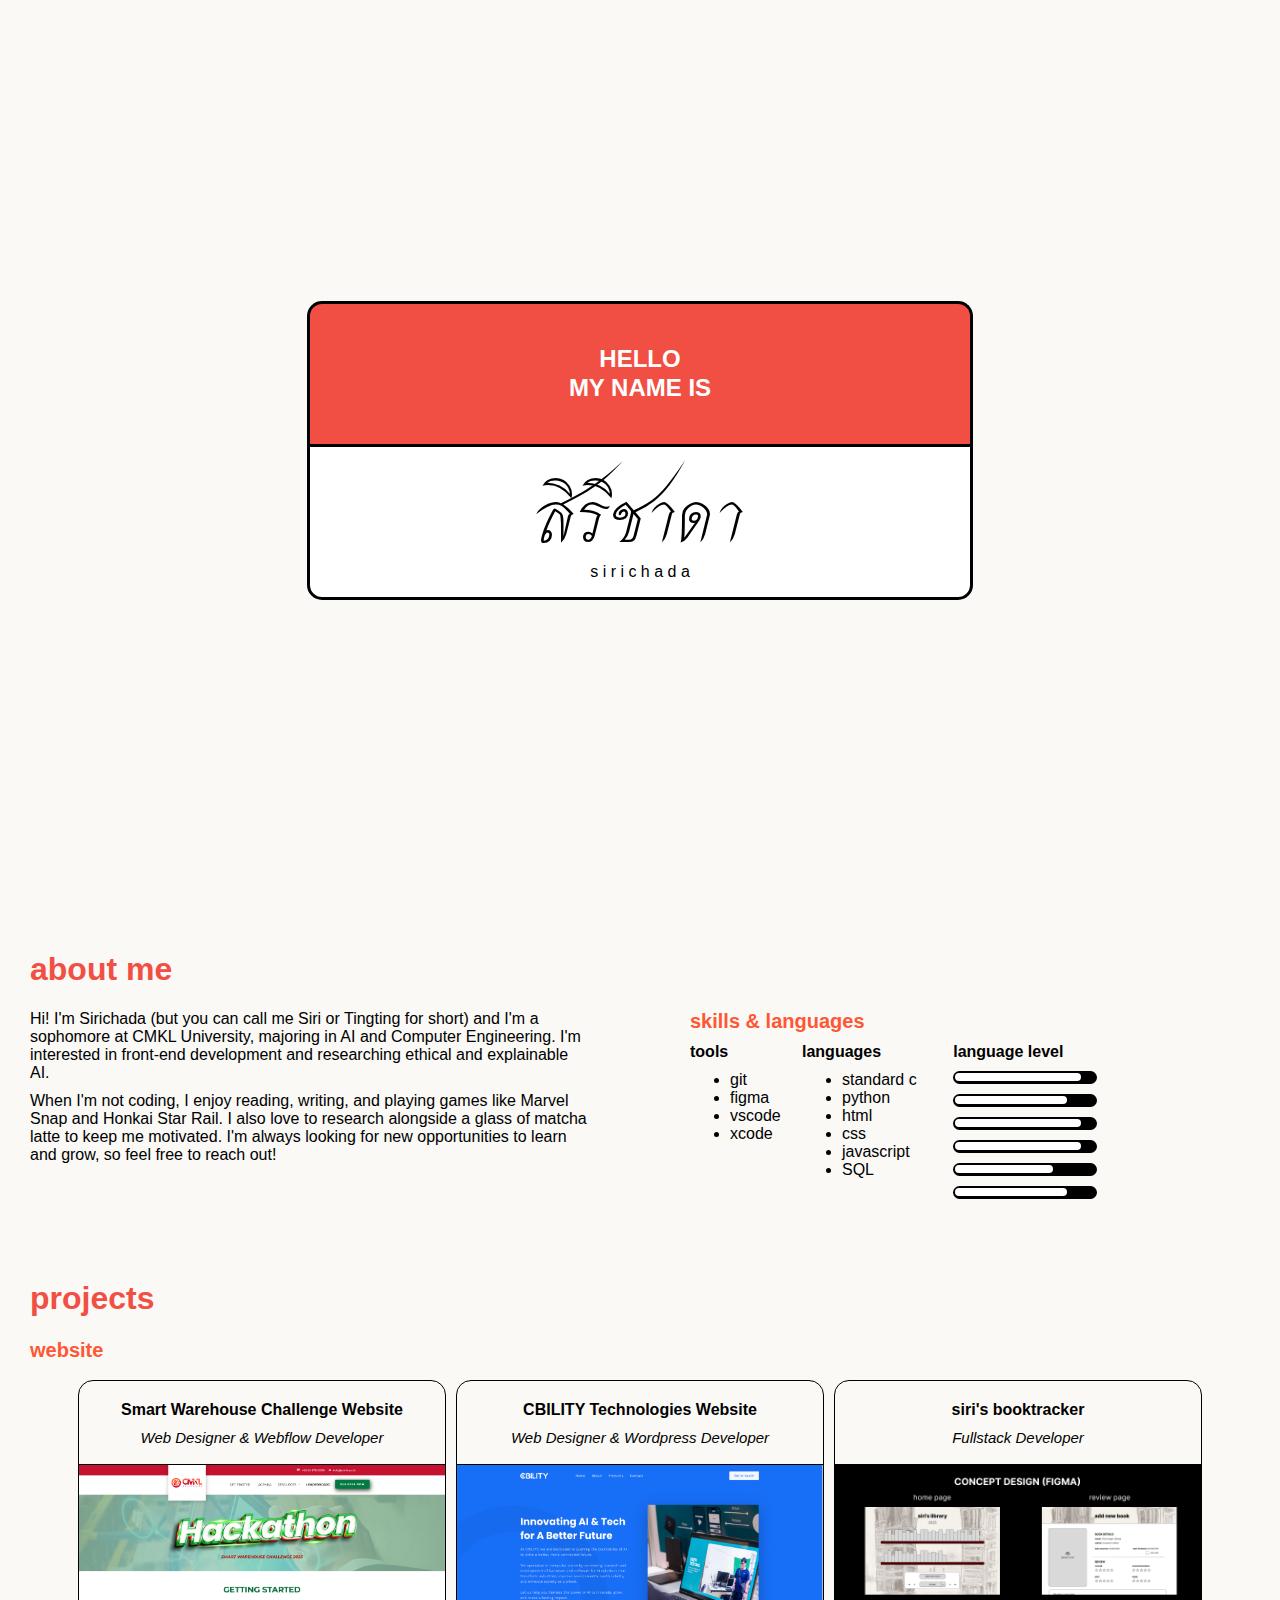
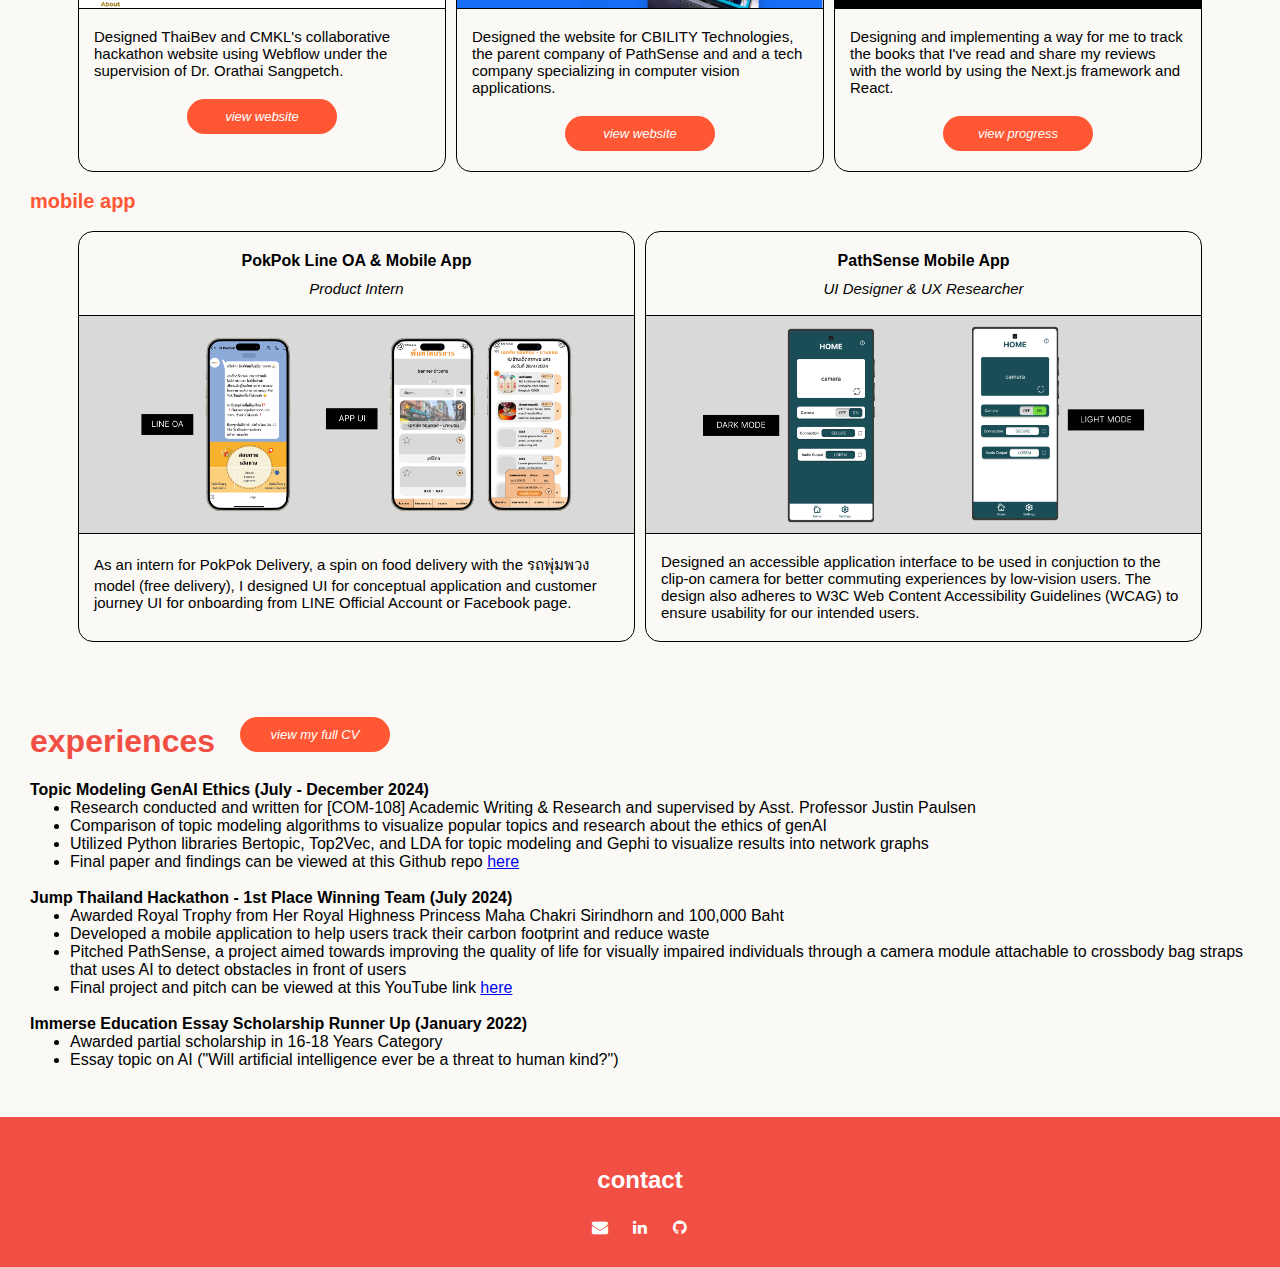
==== commit 2bee5792: "remove new page button (for now)" ====
--- a/index.html
+++ b/index.html
@@ -95,6 +95,7 @@
               <li>html</li>
               <li>css</li>
               <li>javascript</li>
+              <li>SQL</li>
             </ul>
           </div>
           <div class="column">
@@ -104,19 +105,23 @@
             </div>
 
             <div id="progressbar">
+              <div style="width:80%"> </div>
+            </div>
+            
+            <div id="progressbar">
+              <div> </div>
+            </div>
+
+            <div id="progressbar">
+              <div> </div>
+            </div>
+
+            <div id="progressbar">
               <div style="width:70%"> </div>
             </div>
-            
-            <div id="progressbar">
-              <div> </div>
-            </div>
-
-            <div id="progressbar">
-              <div> </div>
-            </div>
-
-            <div id="progressbar">
-              <div style="width:70%"> </div>
+
+            <div id="progressbar">
+              <div style="width:80%"> </div>
             </div>
           </div>
         </div>
@@ -196,9 +201,6 @@
     <button class="button" style="vertical-align:middle"><span><em>view my full CV </em></span></button>
   </a>
     </div>
-    <a href="extended.html#thaibev" target="_blank" alt="redirect to linkedin">
-      <button class="button" style="vertical-align:middle"><span><em>test new page </em></span></button>
-    </a>
     <p><b>Topic Modeling GenAI Ethics (July - December 2024)</b></p>
     <ul>
       <li> Research conducted and written for [COM-108]	Academic Writing & Research and supervised by Asst. Professor Justin Paulsen</li>
